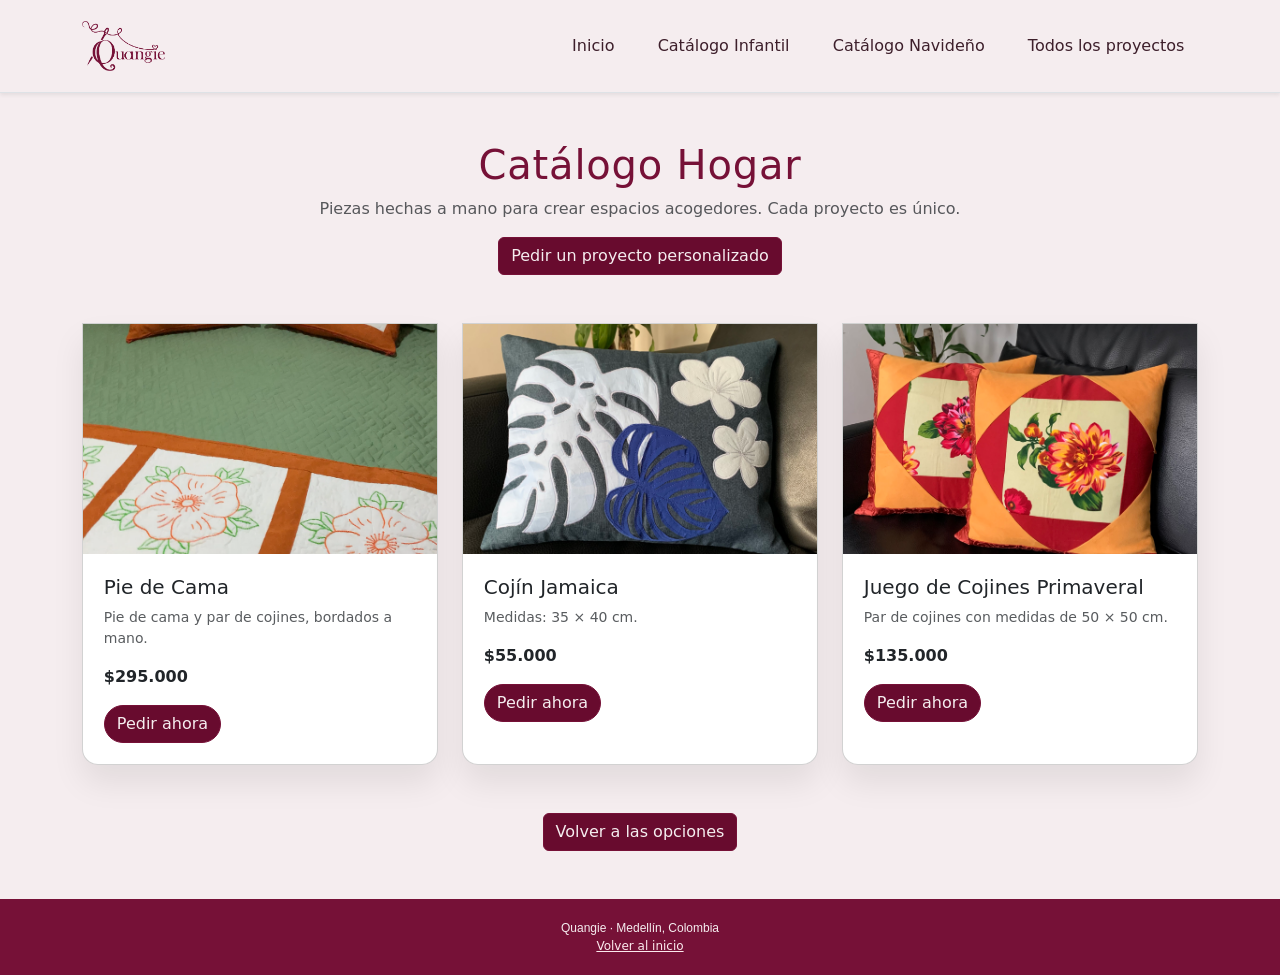
==== catalogo-hogar.html @ bde0dbf6 "Catalogo" ====
<!doctype html>
<html lang="es">
  <head>
    <meta charset="utf-8">
    <meta name="viewport" content="width=device-width, initial-scale=1">
    <meta name="description" content="Catálogo de proyectos para el hogar de Quangie">
    <title>Quangie - Catálogo Hogar</title>
    <link rel="shortcut icon" href="./assets/Logo.png">
    <link rel="stylesheet" href="https://cdn.jsdelivr.net/npm/bootstrap@5.3.3/dist/css/bootstrap.min.css"
      integrity="sha384-QWTKZyjpPEjISv5WaRU9OFeRpok6YctnYmDr5pNlyT2bRjXh0JMhjY6hW+ALEwIH" crossorigin="anonymous">
    <link rel="stylesheet" href="style.css">
  </head>
  <body>
    <header>
      <nav class="navbar navbar-expand-lg border-bottom shadow-sm py-3">
        <div class="container">
          <a class="navbar-brand d-flex align-items-center" href="index.html"><img src="./assets/Logotipo.png" alt="Quangie" style="height:50px;width:auto;"></a>
          <button class="navbar-toggler" type="button" data-bs-toggle="collapse" data-bs-target="#navMenu" aria-controls="navMenu" aria-expanded="false" aria-label="Abrir menú"><span class="navbar-toggler-icon"></span></button>
          <div class="collapse navbar-collapse" id="navMenu"><ul class="navbar-nav ms-auto mb-2 mb-lg-0">
            <li class="nav-item"><a class="nav-link" href="index.html">Inicio</a></li>
            <li class="nav-item"><a class="nav-link" href="catalogo-infantil.html">Catálogo Infantil</a></li>
            <li class="nav-item"><a class="nav-link" href="catalogo-navideno.html">Catálogo Navideño</a></li>
            <li class="nav-item"><a class="nav-link" href="proyectos.html">Todos los proyectos</a></li>
          </ul></div>
        </div>
      </nav>
    </header>
    <main class="py-5 bg-soft">
      <div class="container">
        <div class="text-center mb-5">
          <h1 class="section-title" style="color:var(--quangie-primary);">Catálogo Hogar</h1>
          <p class="text-muted">Piezas hechas a mano para crear espacios acogedores. Cada proyecto es único.</p>
          <a href="https://wa.me/573242366416?text=Quiero%20hacer%20un%20pedido%20personalizado" target="_blank" rel="noopener noreferrer" class="btn btn-primary">Pedir un proyecto personalizado</a>
        </div>
        <div class="row g-4">
          <div class="col-md-4"><article class="card product-card h-100">
            <img src="./assets/IMG_9604.PNG" alt="Pie de cama bordado con cojines" class="card-img-top">
            <div class="card-body"><h2 class="h5">Pie de Cama</h2><p class="text-muted small">Pie de cama y par de cojines, bordados a mano.</p><p class="fw-semibold">$295.000</p>
              <a href="https://wa.me/573242366416?text=Hola%20Quisiera%20pedir%20el%20pie%20de%20Cama" target="_blank" rel="noopener noreferrer" class="btn btn-primary">Pedir ahora</a></div>
          </article></div>
          <div class="col-md-4"><article class="card product-card h-100">
            <img src="./assets/cojin1.jpg" alt="Cojín Jamaica" class="card-img-top">
            <div class="card-body"><h2 class="h5">Cojín Jamaica</h2><p class="text-muted small">Medidas: 35 × 40 cm.</p><p class="fw-semibold">$55.000</p>
              <a href="https://wa.me/573242366416?text=Hola%20Quisiera%20pedir%20el%20Coj%C3%ADn%20Jaimaicas" target="_blank" rel="noopener noreferrer" class="btn btn-primary">Pedir ahora</a></div>
          </article></div>
          <div class="col-md-4"><article class="card product-card h-100">
            <img src="./assets/cojin2.jpg" alt="Juego de cojines primaverales" class="card-img-top">
            <div class="card-body"><h2 class="h5">Juego de Cojines Primaveral</h2><p class="text-muted small">Par de cojines con medidas de 50 × 50 cm.</p><p class="fw-semibold">$135.000</p>
              <a href="https://wa.me/573242366416?text=Hola%20Quisiera%20pedir%20el%20juego%20de%20cojines%20Primaveral" target="_blank" rel="noopener noreferrer" class="btn btn-primary">Pedir ahora</a></div>
          </article></div>
        </div>
        <div class="text-center mt-5"><a href="index.html#hero" class="btn btn-primary">Volver a las opciones</a></div>
      </div>
    </main>
    <footer class="custom-footer"><div class="container text-center"><p class="footer-text">Quangie · Medellín, Colombia</p><a href="index.html#hero" class="footer-link">Volver al inicio</a></div></footer>
    <script src="https://cdn.jsdelivr.net/npm/bootstrap@5.3.3/dist/js/bootstrap.bundle.min.js"
      integrity="sha384-QWTKZyjpPEjISv5WaRU9OFeRpok6YctnYmDr5pNlyT2bRjXh0JMhjY6hW+ALEwIH" crossorigin="anonymous"></script>
  </body>
</html>
---- style.css ----
﻿/* Cambiar el fondo del header */
header[data-bs-theme="dark"] {
    background-color: #c0969f !important; /* Color sólido */
    background-image: url('./assets/background.jpg') !important; /* Imagen de fondo */
    background-size: cover !important;
    background-position: center !important;
    color: #f5edef !important;
  }
  
  /* Cambiar el fondo de la sección colapsable */
  header .collapse.text-bg-dark {
    background-color: #761137 !important; /* Color de fondo */
    color: #f5edef !important; /* Texto blanco */
  }
  
  /* Cambiar el fondo del navbar */
  header .navbar.navbar-dark.bg-dark {
    background-color: #c0969f !important; /* Nuevo color */
  }

  .album.bg-body-tertiary {
    background-color: #f5edef !important; /* Cambia este color por el que desees */
  }

  .album.bg-body-tertiary2 {
    background-color: #f5edef !important; /* Cambia este color por el que desees */
  }

  .titulo-estilizado {
    font-style: italic; /* Texto en cursiva */
    color: #761137; /* Cambia este color según prefieras */
    border-bottom: 0.5px solid #761137; /* Línea debajo del texto */
    padding-bottom: 5px; /* Espacio entre el texto y la línea */
    
  }

  .btn-primary {
    background-color: #680b2e; /* Rojo tomate */
    border-color: #761137;
    color: #f5edef; /* Texto blanco */
  }
  
  .btn-primary:hover {
    background-color: #9c0b43; /* Más oscuro al pasar el mouse */
    border-color: #761137;
  }
  
  .btn-secondary {
    background-color: #c47c8b ; /* Azul acero */
    border-color: #c0969f ;
    color: #f5edef;
  }
  
  .btn-secondary:hover {
    background-color: #a85668 ; /* Más oscuro al pasar el mouse */
    border-color: #c0969f ;
  }

  /* Fondo personalizado y tipografía */
.custom-footer {
  background-color: #761137; /* Azul oscuro */
  color: #f5edef; /* Blanco suave */
  font-size: 12px; /* Tamaño de letra más pequeño */
  padding: 20px 0;
}

/* Estilo para los textos */
.footer-text {
  margin: 0;
  line-height: 1.5;
  font-family: 'Arial', sans-serif;
}

/* Estilo para los enlaces */
.footer-link {
  color: #fce9ed; /* Naranja */
  text-decoration: underline;
}

.footer-link:hover {
  color: #c0969f; /* Naranja más oscuro */
}

/* Estilo para el botón "Volver al inicio" */
.footer-back-to-top {
  display: inline-block;
  margin-top: 10px;
  font-style: italic; /* Texto en cursiva */
  text-decoration: underline; /* Subrayado */
  color: #c0969f; /* Azul brillante */
}

.footer-back-to-top:hover {
  color: #c0969f; /* Azul más oscuro al pasar el ratón */
}

/* Estilos generales */
.content-wrapper {
  display: flex;
  flex-wrap: wrap; /* Hace que los elementos sean responsivos */
  gap: 16px; /* Espaciado entre elementos */
  margin: 0 auto;
  padding: 16px 0; /* Padding superior e inferior */
  max-width: 95%; /* Limita el ancho total */
  box-sizing: border-box;
}

/* Imagen con botón */
.image-container {
  position: relative; /* Para posicionar elementos hijos como el botón */
  flex: 1; /* Ocupa la mitad del espacio disponible */
  max-width: 50%; /* Asegura que la imagen ocupe el 50% */
}

.responsive-image {
  width: 100%;
  height: 400px; /* Igual tamaño que el iframe */
  object-fit: cover; /* Ajusta la imagen sin deformarla */
  border-radius: 8px; /* Bordes redondeados */
}

/* Botón dentro de la imagen */
.overlay-button {
  position: absolute;
  bottom: 16px; /* Posición inferior */
  right: 16px; /* Posición derecha */
  z-index: 1; /* Asegura que el botón esté sobre la imagen */
}

/* Estilos personalizados del botón */
.btn-custom {
  color: #f5edef; /* Color de la letra */
  background-color: #761137; /* Color del botón */
  border-color: #761137; /* Borde del botón */
  text-transform: uppercase; /* Opcional: Texto en mayúsculas */
}

.btn-custom:hover {
  color: #761137;
  background-color: #b34871; /* Color más oscuro al pasar el mouse */
  border-color: #761137; /* Borde más oscuro */
}

/* Embed de Instagram */
.instagram-embed {
  flex: 1; /* Ocupa la mitad del espacio disponible */
  max-width: 50%; /* Asegura que el iframe ocupe el 50% */
  height: 400px;
}

.responsive-iframe {
  width: 100%;
  height: 400px; /* Igual tamaño que la imagen */
  border: none; /* Sin bordes */
  border-radius: 8px; /* Bordes redondeados */
  object-fit: cover; /* Asegura un buen ajuste del contenido */
}

:root {
  --quangie-primary: #761137;
  --quangie-secondary: #c0969f;
  --quangie-soft: #f5edef;
  --quangie-rose: #c47c8b;
  --quangie-dark: #3d1f2b;
}
/* Estilos para el índice de la galería (vinotinto) */
.gallery-index {
  background: var(--quangie-primary);
  border: 1px solid rgba(245,237,239,0.06);
  padding: 0.45rem 0.6rem;
  border-radius: 999px;
  display: inline-block;
  box-shadow: 0 6px 18px rgba(118,17,55,0.08);
}
.gallery-index .list-inline {
  margin: 0;
  padding: 0;
}
.gallery-index .list-inline-item {
  margin-right: 0.5rem;
}
.gallery-index a {
  color: var(--quangie-soft);
  text-decoration: none;
  padding: 0.35rem 0.65rem;
  border-radius: 999px;
  display: inline-block;
  background: transparent;
  transition: background 0.18s ease, color 0.18s ease, transform 0.08s ease;
  opacity: 0.95;
}
.gallery-index a:hover, .gallery-index a:focus {
  background: var(--quangie-secondary);
  color: var(--quangie-dark);
  transform: translateY(-2px);
  text-decoration: none;
}
.gallery-index a.active {
  background: var(--quangie-soft);
  color: var(--quangie-primary);
  font-weight: 700;
}
@media (max-width: 576px) {
  .gallery-index .list-inline-item { display: block; margin: 0.25rem 0; }
}
.hero-section {
  position: relative;
  background-image: url('./assets/IMG_9168.PNG');
  background-size: cover;
  background-position: center;
  min-height: 80vh;
  display: flex;
  align-items: center;
  color: var(--quangie-soft);
}

.hero-section::before {
  content: "";
  position: absolute;
  inset: 0;
  background: linear-gradient(to right, var(--quangie-primary), rgba(118, 17, 55, 0.12));
}

.hero-section .hero-content {
  position: relative;
  z-index: 1;
}

.hero-section h1 {
  font-size: clamp(2.4rem, 5vw, 3.8rem);
  font-weight: 700;
  line-height: 1.05;
  max-width: 12ch;
}

.hero-section p {
  font-size: 1.1rem;
  max-width: 38rem;
  margin-top: 1rem;
}

.hero-section .hero-actions a {
  margin-top: 1.5rem;
  margin-right: 0.75rem;
  border-radius: 50px;
  padding: 0.95rem 1.5rem;
}

.hero-section .btn-hero {
  background: rgba(255, 255, 255, 0.96);
  color: var(--quangie-dark);
  font-weight: 700;
  border: none;
}

.hero-section .btn-hero:hover {
  background: #fff;
  color: var(--quangie-primary);
}

.divider-section {
  background: var(--quangie-primary);
  color: #fff;
  padding: 3rem 1rem;
  transition: transform 0.6s ease, opacity 0.6s ease;
  opacity: 0.96;
  transform: translateY(0);
}

.divider-section.visible {
  transform: translateY(-8px);
  opacity: 1;
}

.bordadoras-section {
  position: relative;
  background-image: url('./assets/imgQuiltClaro.jpg');
  background-size: cover;
  background-position: center;
  padding: 4rem 0;
}

.bordadoras-section::before {
  content: "";
  position: absolute;
  inset: 0;
  background: rgba(255, 255, 255, 0.82);
}

.bordadoras-section .section-content {
  position: relative;
  z-index: 1;
}

.bordadoras-card {
  border: none;
  border-radius: 1rem;
  overflow: hidden;
  background: rgba(255,255,255,0.92);
  box-shadow: 0 18px 40px rgba(0,0,0,0.08);
}

.bordadoras-card .card-img {
  min-height: 220px;
  object-fit: cover;
}

.bordadoras-card .card-body {
  padding: 1.5rem;
}

.bordadoras-card .btn {
  border-radius: 50px;
}

.projects-section {
  background-image: url('./assets/imgQuiltOscuro.jpg');
  background-size: cover;
  background-position: center;
  padding: 4rem 0;
  color: #fff;
}

.project-card {
  position: relative;
  border-radius: 1rem;
  overflow: hidden;
  min-height: 260px;
  background-size: cover;
  background-position: center;
  display: flex;
  align-items: flex-end;
  transition: transform 0.3s ease;
}

.project-card:hover {
  transform: scale(1.05);
}

.project-card::before {
  content: "";
  position: absolute;
  inset: 0;
  background: rgba(0,0,0,0.45);
}

.project-card .project-text {
  position: relative;
  z-index: 1;
  padding: 1.75rem;
}

.project-card h3 {
  margin-bottom: 0.5rem;
  color: #fff;
}

.project-card p {
  margin-bottom: 0;
  color: #f1ece8;
}

.about-section .card {
  border: none;
  border-radius: 1rem;
  overflow: hidden;
  box-shadow: 0 18px 36px rgba(0,0,0,0.08);
}

.about-section .about-image {
  min-height: 320px;
  background: #f0e7e4;
  display: flex;
  align-items: center;
  justify-content: center;
}

.about-section .about-image img {
  width: 100%;
  height: 100%;
  object-fit: cover;
}

.about-section .about-text h2 {
  color: var(--quangie-dark);
}

.about-section .about-text p {
  color: #5d4150;
}

.footer-social a {
  color: #f8f1f0;
  text-decoration: none;
}

.footer-social a:hover {
  color: var(--quangie-soft);
}

.footer-brand {
  font-weight: 700;
  letter-spacing: 0.05em;
}

.floating-whatsapp {
  position: fixed;
  right: 1rem;
  bottom: 1rem;
  z-index: 1100;
  background: #25d366;
  color: white;
  width: 56px;
  height: 56px;
  border-radius: 50%;
  display: inline-flex;
  align-items: center;
  justify-content: center;
  box-shadow: 0 12px 28px rgba(0,0,0,0.22);
  transition: transform 0.2s ease, box-shadow 0.2s ease;
}

.floating-whatsapp:hover {
  transform: translateY(-3px) scale(1.08);
  box-shadow: 0 16px 32px rgba(0,0,0,0.26);
  text-decoration: none;
  color: white;
}

.floating-whatsapp span {
  font-size: 1.4rem;
  line-height: 1;
}

.floating-whatsapp img,
.floating-whatsapp .floating-whatsapp-icon {
  width: 100%;
  height: 100%;
  object-fit: contain;
  display: block;
}

.product-card,
.gallery-card {
  border-radius: 1rem;
  overflow: hidden;
  box-shadow: 0 18px 32px rgba(0,0,0,0.08);
}

.product-card {
  border-top-left-radius: 0;
  border-top-right-radius: 0;
}

.gallery-card {
  position: relative;
}

.gallery-card .gallery-overlay {
  position: absolute;
  inset: auto 0 0 0;
  padding: 1.25rem;
  z-index: 1;
  opacity: 0;
  transform: translateY(0);
  background: linear-gradient(180deg, rgba(255,255,255,0.02) 0%, rgba(0,0,0,0.72) 100%);
}

.gallery-card.featured-gallery-card .gallery-overlay {
  opacity: 1;
}

.product-card img,
.gallery-card img {
  width: 100%;
  height: 230px;
  object-fit: cover;
}

.product-card > img.card-img-top {
  border-top-left-radius: 0;
  border-top-right-radius: 0;
  cursor: pointer;
}

.product-video-dialog {
  width: min(94vw, 1200px);
  max-width: none;
  max-height: 90vh;
  overflow: auto;
  padding: 0;
  border: 0;
  border-radius: 1rem;
  color: var(--quangie-dark);
  background: #fff;
  box-shadow: 0 18px 48px rgba(0,0,0,0.28);
}

.product-video-dialog::backdrop {
  background: rgba(25, 10, 16, 0.78);
}

.product-video-dialog-content {
  padding: 1rem;
}

.product-video-dialog-header {
  display: flex;
  align-items: center;
  justify-content: space-between;
  gap: 1rem;
  margin-bottom: 0.75rem;
}

.product-video-dialog-header h2 {
  margin: 0;
  color: var(--quangie-primary);
  font-size: 1.25rem;
}

.product-video-dialog video {
  display: block;
  max-width: 100%;
  max-height: 70vh;
  width: 100%;
  min-height: 200px;
  background: #171717;
  object-fit: contain;
}

.product-video-dialog-media {
  display: grid;
  grid-template-columns: repeat(2, minmax(0, 1fr));
  align-items: center;
  gap: 1rem;
}

.product-video-dialog-image {
  display: block;
  width: 100%;
  max-height: 70vh;
  object-fit: contain;
}

.product-video-dialog video[hidden],
.product-video-dialog-placeholder[hidden] {
  display: none;
}

.product-video-dialog-placeholder {
  margin: 0;
  padding: 2rem 1rem;
  border: 1px dashed #c8c8c8;
  border-radius: 0.5rem;
  color: #666;
  text-align: center;
}

.product-video-modal {
  position: fixed;
  top: 50%;
  left: 50%;
  width: fit-content;
  max-width: 85vw;
  max-height: 80vh;
  margin: 0;
  padding: 0;
  overflow: visible;
  border: 0;
  background: transparent;
  color: #fff;
  transform: translate(-50%, -50%);
}

.product-video-modal::backdrop {
  background: rgba(0,0,0,0.78);
}

.product-video-modal video {
  display: block;
  width: auto;
  height: auto;
  max-width: 85vw;
  max-height: 80vh;
}

.product-video-close {
  position: absolute;
  z-index: 1;
  top: 0.5rem;
  right: 0.5rem;
  display: grid;
  width: 2.75rem;
  height: 2.75rem;
  place-items: center;
  border: 1px solid rgba(255,255,255,0.75);
  border-radius: 50%;
  background: rgba(0,0,0,0.55);
  color: #fff;
  font: inherit;
  font-size: 2rem;
  line-height: 1;
  cursor: pointer;
}

.product-video-close:hover,
.product-video-close:focus-visible {
  background: rgba(255,255,255,0.2);
}

.product-video-dialog-help {
  margin: 0.75rem 0 0;
  color: #666;
  font-size: 0.875rem;
}

@media (max-width: 640px) {
  .product-video-dialog-media {
    grid-template-columns: 1fr;
  }

  .product-video-dialog-image,
  .product-video-dialog video {
    max-height: 42vh;
  }
}

.product-card .card-body {
  padding: 1.3rem;
}

.product-card .btn {
  border-radius: 50px;
}

.section-title {
  text-transform: none;
  letter-spacing: 0.02em;
  color: var(--quangie-dark);
}

header, header .navbar, #navMenu {
  background-color: #f5edef;
}

header .navbar {
  border: none;
}

#navMenu .navbar-nav {
  gap: 1rem;
}

#navMenu .nav-link {
  color: var(--quangie-dark) !important;
  padding: 0.75rem 0.85rem;
}

#navMenu .nav-link.active,
#navMenu .nav-link:hover,
#navMenu .nav-link:focus {
  color: #761137 !important;
  font-weight: 700 !important;
  text-decoration: none;
}

.bg-soft {
  background: var(--quangie-soft);
}

.social-media-section {
  background: var(--quangie-soft);
  border-top: 1px solid #e0d5d0;
}

.social-embed {
  border-radius: 1rem;
  overflow: hidden;
  box-shadow: 0 8px 16px rgba(0,0,0,0.06);
}

.social-embed iframe {
  display: block;
  max-width: 100%;
  height: auto;
  border: none;
}

.instagram-embed,
.tiktok-embed {
  min-height: 500px;
}

@media (max-width: 991px) {
  .hero-section {
    min-height: 65vh;
  }
  .project-card {
    min-height: 220px;
  }
}

@media (max-width: 767px) {
  .hero-section {
    min-height: 55vh;
    padding-top: 4rem;
  }
  .hero-section h1 {
    font-size: 2.4rem;
  }
  .hero-section .hero-actions a {
    width: 100%;
    margin-right: 0;
    margin-bottom: 0.75rem;
  }
  .instagram-embed,
  .tiktok-embed {
    min-height: 350px;
  }
}

body.home-page header {
  position: fixed;
  inset: 0 0 auto;
  z-index: 1050;
  transform: translateY(0);
  opacity: 1;
  transition: transform 280ms ease, opacity 280ms ease, visibility 0s;
  visibility: visible;
}

body.home-page header.header--hidden {
  transform: translateY(-100%);
  opacity: 0;
  visibility: hidden;
  pointer-events: none;
  transition: transform 280ms ease, opacity 280ms ease, visibility 0s linear 280ms;
}

body.home-page header.header--visible {
  visibility: visible;
  pointer-events: auto;
}

.home-hero {
  position: relative;
  display: flex;
  justify-content: center;
  align-items: center;
  min-height: 100vh;
  min-height: 100dvh;
  padding: clamp(1rem, 3vh, 2rem) 1rem;
  color: var(--quangie-soft);
  text-align: center;
  background: url('./assets/IMG_9168.PNG') center / cover no-repeat;
}

.home-hero::before {
  content: "";
  position: absolute;
  inset: 0;
  background: linear-gradient(to bottom, rgba(245, 237, 239, 0.88) 0%, rgba(245, 237, 239, 0.88) 20%, rgba(245, 237, 239, 0.48) 100%);
}

.home-hero-content {
  position: relative;
  z-index: 1;
  display: flex;
  width: min(100%, 780px);
  flex-direction: column;
  align-items: center;
}

.home-hero-logo {
  display: block;
  width: clamp(180px, 23vw, 240px);
  max-height: 84px;
  object-fit: contain;
  margin: 0.3rem 0 0.35rem;
}

.home-hero-location {
  margin: 0;
  color: var(--quangie-primary);
  text-shadow: 0 1px 8px rgba(30, 10, 19, 0.35);
}

.home-hero-location {
  display: inline-flex;
  align-items: center;
  gap: 0.35rem;
  font-size: 0.84rem;
}

.home-location-icon {
  width: 15px;
  height: 15px;
  fill: none;
  stroke: currentColor;
  stroke-linecap: round;
  stroke-linejoin: round;
  stroke-width: 1.8;
}

.home-link-group {
  width: 100%;
  margin-top: 0.55rem;
}

.home-link-title {
  margin: 0 0 0.5rem;
  color: var(--quangie-primary);
  font-size: 1.02rem;
  font-weight: 700;
}

.home-link-grid {
  display: flex;
  flex-direction: column;
  align-items: center;
  gap: 0.45rem;
}

.home-link-button {
  display: flex;
  width: min(100%, 320px);
  min-height: 40px;
  align-items: center;
  justify-content: center;
  padding: 0.5rem 0.7rem;
  border: 1px solid var(--quangie-soft);
  border-radius: 999px;
  color: var(--quangie-soft);
  background: rgba(118, 17, 55, 0.9);
  font-size: 0.88rem;
  line-height: 1.2;
  text-decoration: none;
  transition: background-color 180ms ease, color 180ms ease, transform 180ms ease;
}

.home-link-button:hover,
.home-link-button:focus-visible {
  transform: translateY(-2px);
  border-color: var(--quangie-soft);
  color: var(--quangie-dark);
  background: rgba(192, 150, 159, 0.9);
}

.home-whatsapp {
  margin-top: 0.8rem;
}

.home-whatsapp-link {
  display: inline-flex;
  min-width: 180px;
  min-height: 44px;
  align-items: center;
  justify-content: center;
  gap: 0.45rem;
  padding: 0.55rem 1.2rem;
  border: 1px solid #25d366;
  border-radius: 999px;
  color: #fff;
  background: rgba(37, 211, 102, 0.92);
  font-weight: 700;
  text-decoration: none;
  transition: background-color 180ms ease, color 180ms ease;
}

.home-whatsapp-link:hover,
.home-whatsapp-link:focus-visible {
  border-color: #1da851;
  color: #fff;
  background: rgba(29, 168, 81, 0.92);
}

.home-whatsapp-link img {
  width: 20px;
  height: 20px;
  object-fit: contain;
}

body.home-page > .floating-whatsapp {
  display: none;
}

@media (max-width: 575px) {
  .home-hero {
    padding: 0.4rem 0.55rem;
  }

  .home-hero-content {
    width: 100%;
  }

  .home-hero-logo {
    width: 160px;
    max-height: 64px;
    margin: 0 0 0.15rem;
  }

  .home-hero-location {
    font-size: 0.76rem;
  }

  .home-link-group {
    margin-top: 0.25rem;
  }

  .home-link-title {
    margin-bottom: 0.2rem;
    font-size: 0.88rem;
  }

  .home-link-grid {
    gap: 0.28rem;
  }

  .home-link-button {
    width: min(100%, 340px);
    min-height: 34px;
    padding: 0.3rem 0.5rem;
    font-size: 0.78rem;
  }

  .home-whatsapp {
    margin-top: 0.4rem;
  }

  .home-whatsapp-link {
    min-height: 38px;
    padding: 0.4rem 1rem;
  }
}

@media (prefers-reduced-motion: reduce) {
  body.home-page header,
  .home-link-button,
  .home-whatsapp-link {
    transition-duration: 0.01ms;
  }
}
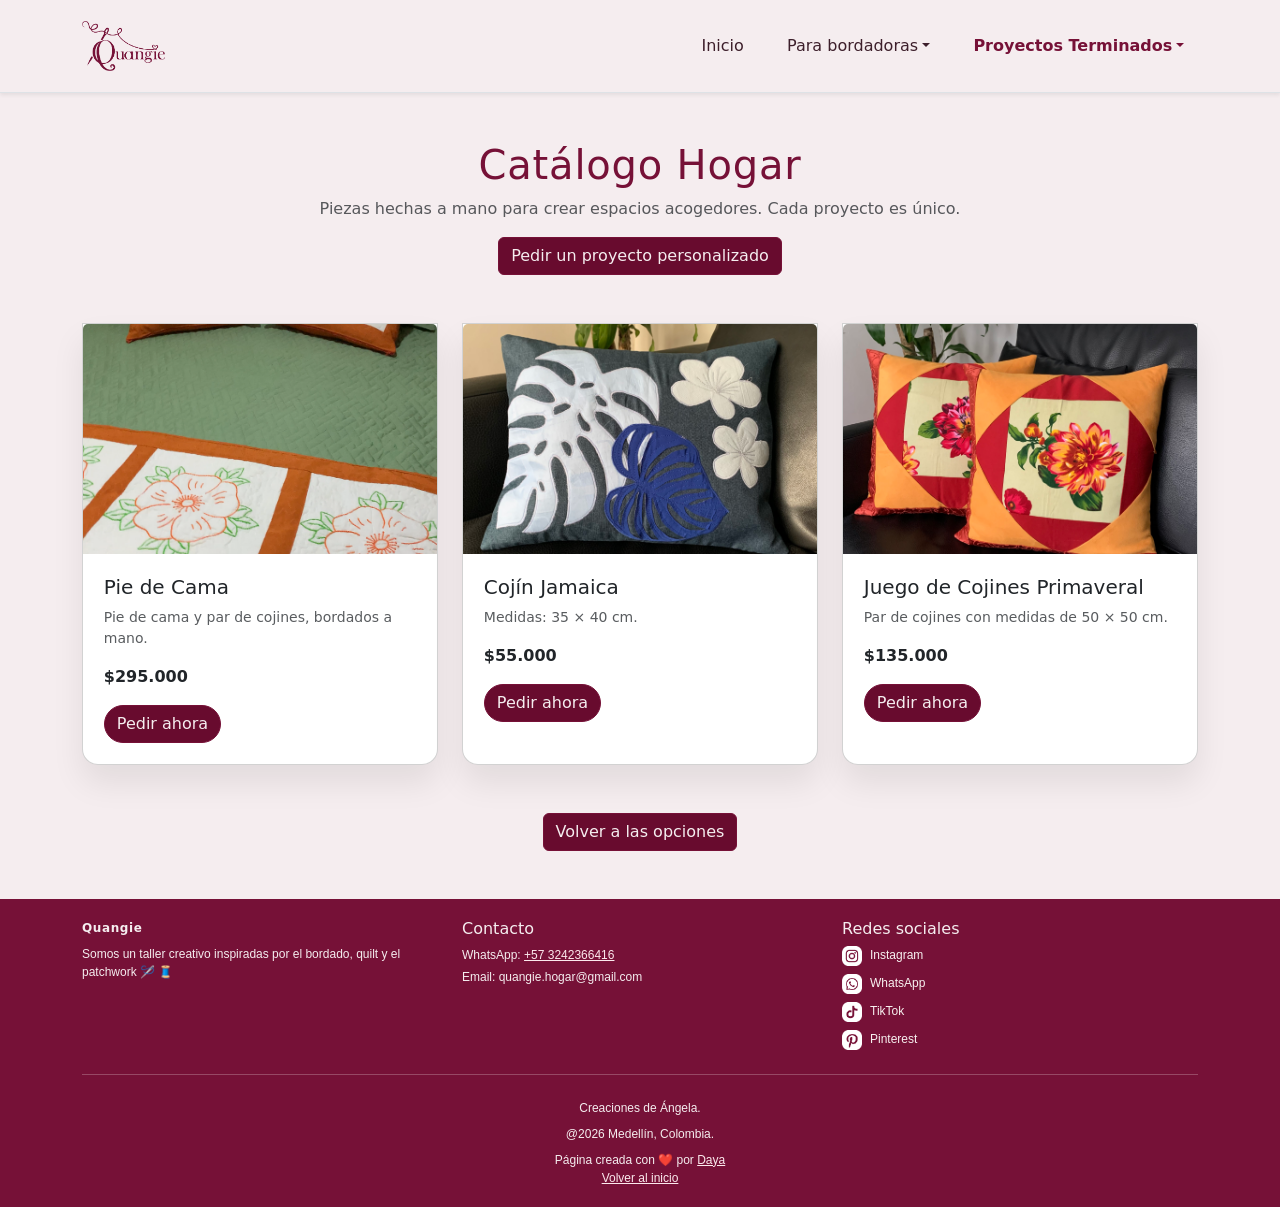
==== commit 1ac0bfa1: "Mejora" ====
--- a/catalogo-hogar.html
+++ b/catalogo-hogar.html
@@ -18,9 +18,22 @@
           <button class="navbar-toggler" type="button" data-bs-toggle="collapse" data-bs-target="#navMenu" aria-controls="navMenu" aria-expanded="false" aria-label="Abrir menú"><span class="navbar-toggler-icon"></span></button>
           <div class="collapse navbar-collapse" id="navMenu"><ul class="navbar-nav ms-auto mb-2 mb-lg-0">
             <li class="nav-item"><a class="nav-link" href="index.html">Inicio</a></li>
-            <li class="nav-item"><a class="nav-link" href="catalogo-infantil.html">Catálogo Infantil</a></li>
-            <li class="nav-item"><a class="nav-link" href="catalogo-navideno.html">Catálogo Navideño</a></li>
-            <li class="nav-item"><a class="nav-link" href="proyectos.html">Todos los proyectos</a></li>
+            <li class="nav-item dropdown">
+              <button type="button" class="nav-link dropdown-toggle" data-bs-toggle="dropdown" aria-expanded="false">Para bordadoras</button>
+              <ul class="dropdown-menu">
+                <li><a class="dropdown-item" href="plantillas.html">Plantillas</a></li>
+                <li><a class="dropdown-item" href="ensamble.html">Ensamble</a></li>
+                <li><a class="dropdown-item" href="galeria.html">Galería</a></li>
+              </ul>
+            </li>
+            <li class="nav-item dropdown">
+              <button type="button" class="nav-link dropdown-toggle active" data-bs-toggle="dropdown" aria-expanded="false">Proyectos Terminados</button>
+              <ul class="dropdown-menu">
+                <li><a class="dropdown-item" href="catalogo-infantil.html">Catálogo Infantil</a></li>
+                <li><a class="dropdown-item active" aria-current="page" href="catalogo-hogar.html">Catálogo Hogar</a></li>
+                <li><a class="dropdown-item" href="catalogo-navideno.html">Catálogo Navideño</a></li>
+              </ul>
+            </li>
           </ul></div>
         </div>
       </nav>
@@ -52,7 +65,37 @@
         <div class="text-center mt-5"><a href="index.html#hero" class="btn btn-primary">Volver a las opciones</a></div>
       </div>
     </main>
-    <footer class="custom-footer"><div class="container text-center"><p class="footer-text">Quangie · Medellín, Colombia</p><a href="index.html#hero" class="footer-link">Volver al inicio</a></div></footer>
+    <footer class="custom-footer">
+      <div class="container">
+        <div class="row gy-4">
+          <div class="col-md-4">
+            <p class="footer-brand mb-2">Quangie</p>
+            <p class="footer-text">Somos un taller creativo inspiradas por el bordado, quilt y el patchwork 🪡 🧵</p>
+          </div>
+          <div class="col-md-4">
+            <h6>Contacto</h6>
+            <p class="footer-text mb-1">WhatsApp: <a href="https://wa.me/573242366416" class="footer-link">+57 3242366416</a></p>
+            <p class="footer-text mb-0">Email: quangie.hogar@gmail.com</p>
+          </div>
+          <div class="col-md-4">
+            <h6>Redes sociales</h6>
+            <ul class="list-unstyled footer-text footer-social">
+              <li><a href="https://www.instagram.com/quangie.hogar/" target="_blank"><img src="./assets/instagram.png" alt="Instagram" style="height: 20px; width: 20px; margin-right: 8px;">Instagram</a></li>
+              <li style="margin-top: 8px;"><a href="https://wa.me/573242366416" target="_blank"><img src="./assets/whatsapp-icon.webp.png" alt="WhatsApp" style="height: 20px; width: 20px; margin-right: 8px;">WhatsApp</a></li>
+              <li style="margin-top: 8px;"><a href="https://www.tiktok.com/@quangie.hogar" target="_blank"><img src="./assets/tiktok.png" alt="TikTok" style="height: 20px; width: 20px; margin-right: 8px;">TikTok</a></li>
+              <li style="margin-top: 8px;"><a href="https://co.pinterest.com/quangiehogar/" target="_blank"><img src="./assets/pinterest.jpg.png" alt="Pinterest" style="height: 20px; width: 20px; margin-right: 8px;">Pinterest</a></li>
+            </ul>
+          </div>
+        </div>
+        <hr class="my-4">
+        <div class="text-center footer-text">
+          <p class="mb-2">Creaciones de Ángela.</p>
+          <p class="mb-2">@2026 Medellín, Colombia.</p>
+          <p class="mb-0">Página creada con ❤️ por <a href="https://www.behance.net/daya_arias" target="_blank" class="footer-link">Daya</a></p>
+          <p class="mb-0"><a href="index.html" class="footer-link">Volver al inicio</a></p>
+        </div>
+      </div>
+    </footer>
     <script src="https://cdn.jsdelivr.net/npm/bootstrap@5.3.3/dist/js/bootstrap.bundle.min.js"
       integrity="sha384-QWTKZyjpPEjISv5WaRU9OFeRpok6YctnYmDr5pNlyT2bRjXh0JMhjY6hW+ALEwIH" crossorigin="anonymous"></script>
   </body>
--- a/style.css
+++ b/style.css
@@ -477,7 +477,7 @@
   object-fit: cover;
 }
 
-.product-card > img.card-img-top {
+.product-card > img.card-img-top[data-video] {
   border-top-left-radius: 0;
   border-top-right-radius: 0;
   cursor: pointer;
@@ -656,6 +656,20 @@
   padding: 0.75rem 0.85rem;
 }
 
+#navMenu .nav-item.dropdown {
+  position: relative;
+}
+
+#navMenu .nav-item.dropdown > .dropdown-toggle {
+  cursor: pointer;
+  font: inherit;
+}
+
+#navMenu .nav-item.dropdown:hover > .dropdown-menu,
+#navMenu .nav-item.dropdown:focus-within > .dropdown-menu {
+  display: block;
+}
+
 #navMenu .nav-link.active,
 #navMenu .nav-link:hover,
 #navMenu .nav-link:focus {
@@ -765,21 +779,32 @@
 .home-hero-content {
   position: relative;
   z-index: 1;
-  display: flex;
-  width: min(100%, 780px);
-  flex-direction: column;
-  align-items: center;
+  display: grid;
+  width: min(100%, 1120px);
+  grid-template-columns: repeat(2, minmax(0, 1fr));
+  grid-template-areas:
+    "logo logo"
+    "location location"
+    "projects bordadoras"
+    "whatsapp whatsapp";
+  align-items: stretch;
+  column-gap: clamp(1.5rem, 4vw, 4rem);
+  row-gap: 1.1rem;
 }
 
 .home-hero-logo {
+  grid-area: logo;
   display: block;
-  width: clamp(180px, 23vw, 240px);
-  max-height: 84px;
+  width: clamp(260px, 32vw, 360px);
+  max-height: 150px;
   object-fit: contain;
-  margin: 0.3rem 0 0.35rem;
+  justify-self: center;
+  margin: 0.25rem 0 0;
 }
 
 .home-hero-location {
+  grid-area: location;
+  justify-self: center;
   margin: 0;
   color: var(--quangie-primary);
   text-shadow: 0 1px 8px rgba(30, 10, 19, 0.35);
@@ -804,38 +829,56 @@
 
 .home-link-group {
   width: 100%;
-  margin-top: 0.55rem;
+  margin: 0;
+  padding: clamp(1rem, 2vw, 1.6rem);
+  border: 1px solid rgba(118, 17, 55, 0.18);
+  border-radius: 1.25rem;
+  background: rgba(245, 237, 239, 0.74);
+  box-shadow: 0 12px 30px rgba(61, 31, 43, 0.12);
+}
+
+.home-link-group--bordadoras {
+  grid-area: bordadoras;
+}
+
+.home-link-group--proyectos {
+  grid-area: projects;
 }
 
 .home-link-title {
-  margin: 0 0 0.5rem;
+  margin: 0 0 1rem;
   color: var(--quangie-primary);
-  font-size: 1.02rem;
+  font-size: clamp(1.2rem, 2vw, 1.55rem);
   font-weight: 700;
 }
 
 .home-link-grid {
-  display: flex;
-  flex-direction: column;
-  align-items: center;
-  gap: 0.45rem;
+  display: grid;
+  grid-template-columns: 1fr;
+  gap: 0.75rem;
 }
 
 .home-link-button {
   display: flex;
-  width: min(100%, 320px);
-  min-height: 40px;
+  width: 100%;
+  min-height: 64px;
   align-items: center;
   justify-content: center;
-  padding: 0.5rem 0.7rem;
+  padding: 0.9rem 1rem;
   border: 1px solid var(--quangie-soft);
-  border-radius: 999px;
+  border-radius: 0.9rem;
   color: var(--quangie-soft);
   background: rgba(118, 17, 55, 0.9);
-  font-size: 0.88rem;
-  line-height: 1.2;
+  font-size: clamp(1.1rem, 1.8vw, 1.5rem);
+  line-height: 1.3;
   text-decoration: none;
   transition: background-color 180ms ease, color 180ms ease, transform 180ms ease;
+}
+
+.home-link-group--proyectos .home-link-button {
+  border: 2px solid var(--quangie-primary);
+  color: var(--quangie-primary);
+  background: rgba(255, 255, 255, 0.9);
 }
 
 .home-link-button:hover,
@@ -846,8 +889,17 @@
   background: rgba(192, 150, 159, 0.9);
 }
 
+.home-link-group--proyectos .home-link-button:hover,
+.home-link-group--proyectos .home-link-button:focus-visible {
+  border-color: var(--quangie-primary);
+  color: var(--quangie-soft);
+  background: var(--quangie-primary);
+}
+
 .home-whatsapp {
-  margin-top: 0.8rem;
+  grid-area: whatsapp;
+  justify-self: center;
+  margin-top: 0.15rem;
 }
 
 .home-whatsapp-link {
@@ -884,19 +936,38 @@
   display: none;
 }
 
+@media (min-width: 576px) {
+  .home-hero {
+    min-height: auto;
+    padding: clamp(2rem, 5vh, 3rem) 1rem;
+  }
+
+  .home-hero-content {
+    width: min(100%, 960px);
+  }
+}
+
 @media (max-width: 575px) {
   .home-hero {
-    padding: 0.4rem 0.55rem;
+    padding: 1rem 0.75rem;
   }
 
   .home-hero-content {
     width: 100%;
+    grid-template-columns: 1fr;
+    grid-template-areas:
+      "logo"
+      "location"
+      "bordadoras"
+      "projects"
+      "whatsapp";
+    row-gap: 0.75rem;
   }
 
   .home-hero-logo {
-    width: 160px;
-    max-height: 64px;
-    margin: 0 0 0.15rem;
+    width: min(72vw, 280px);
+    max-height: 110px;
+    margin: 0;
   }
 
   .home-hero-location {
@@ -904,27 +975,27 @@
   }
 
   .home-link-group {
-    margin-top: 0.25rem;
+    padding: 0.85rem;
   }
 
   .home-link-title {
-    margin-bottom: 0.2rem;
-    font-size: 0.88rem;
+    margin-bottom: 0.65rem;
+    font-size: 1.1rem;
   }
 
   .home-link-grid {
-    gap: 0.28rem;
+    gap: 0.55rem;
   }
 
   .home-link-button {
-    width: min(100%, 340px);
-    min-height: 34px;
-    padding: 0.3rem 0.5rem;
-    font-size: 0.78rem;
+    min-height: 52px;
+    padding: 0.65rem 0.75rem;
+    border-radius: 999px;
+    font-size: 1rem;
   }
 
   .home-whatsapp {
-    margin-top: 0.4rem;
+    margin-top: 0;
   }
 
   .home-whatsapp-link {
